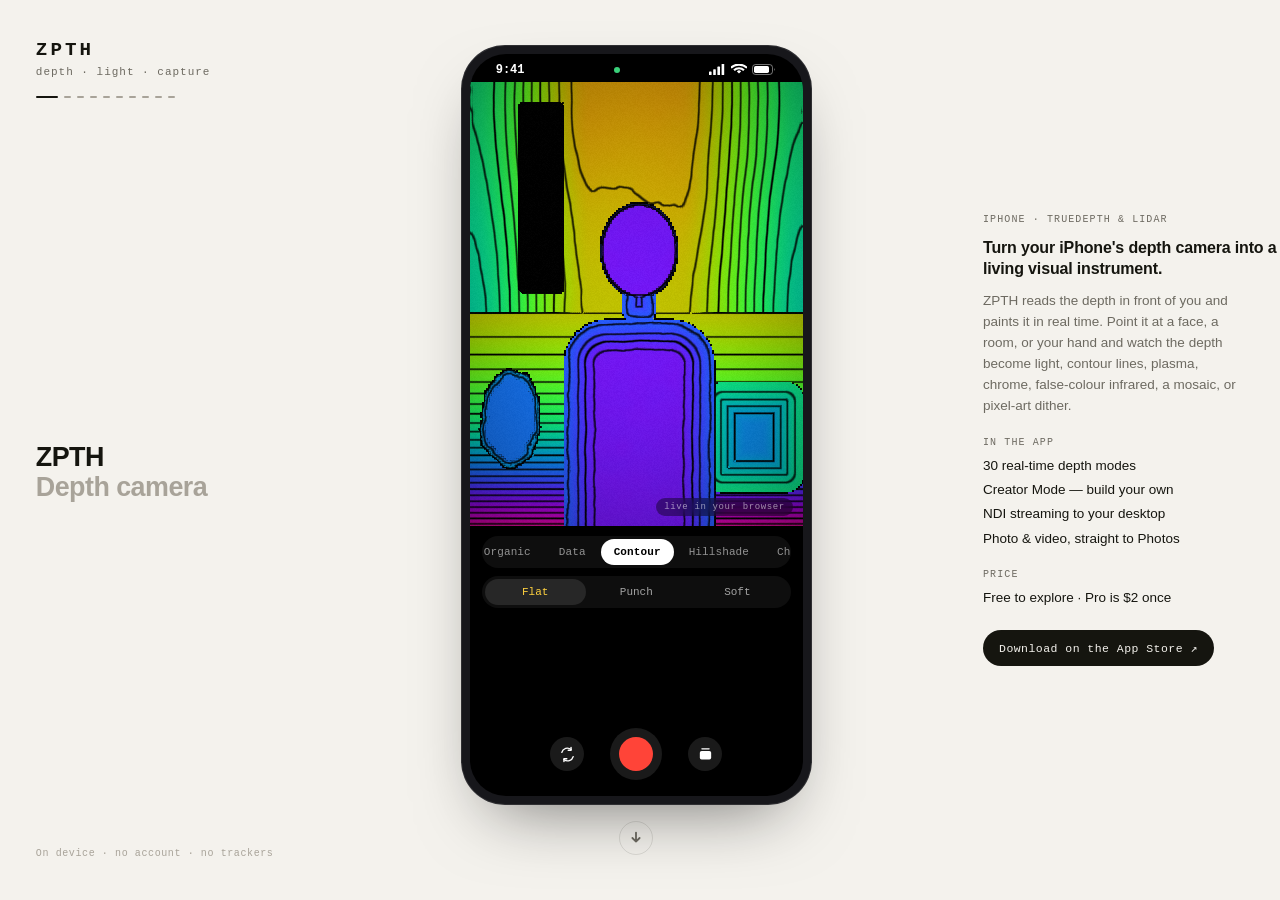
==== index.html @ 8bc613b0 "feat: ZPTH site — live 30-mode depth engine in an iPhone frame A single-page site for ZPTH, built on" ====
<!DOCTYPE html>
<html lang="en">
<head>
<meta charset="utf-8">
<meta name="viewport" content="width=device-width, initial-scale=1, viewport-fit=cover">
<title>ZPTH — your iPhone's depth camera as a visual instrument</title>
<meta name="description" content="ZPTH reads the depth in front of you with the TrueDepth camera or LiDAR scanner and paints it in real time — 30 depth modes, Creator Mode, NDI streaming. Everything on device.">
<meta name="theme-color" content="#0b0b0d">
<link rel="icon" href="icon.png" type="image/png">
<link rel="apple-touch-icon" href="apple-touch-icon.png">
<meta property="og:type" content="website">
<meta property="og:title" content="ZPTH">
<meta property="og:description" content="Your iPhone's depth camera as a living visual instrument. 30 real-time depth modes, Creator Mode and NDI streaming — all on device.">
<meta property="og:url" content="https://zpth.github.io/">
<meta property="og:image" content="https://zpth.github.io/og.jpg">
<meta name="twitter:card" content="summary_large_image">
<link rel="stylesheet" href="styles.css">
</head>
<body>

<div class="shell" id="shell">

  <!-- ─────────────────────────────────────────────────────────  rail (left) -->
  <aside class="rail">
    <div class="rail-head">
      <h1 class="brand">ZPTH</h1>
      <p class="brand-sub">depth · light · capture</p>
      <nav class="ticks" id="ticks" aria-label="Sections"></nav>
    </div>

    <div class="rail-titles" id="railTitles">
      <div class="rt" data-s="0"><p class="rt-a">ZPTH</p><p class="rt-b">Depth camera</p></div>
      <div class="rt" data-s="1"><p class="rt-a">Modes</p><p class="rt-b">Thirty, live</p></div>
      <div class="rt" data-s="2"><p class="rt-a">Reels</p><p class="rt-b">See it move</p></div>
      <div class="rt" data-s="3"><p class="rt-a">Creator</p><p class="rt-b">Make your own</p></div>
      <div class="rt" data-s="4"><p class="rt-a">Capture</p><p class="rt-b">Photo &amp; video</p></div>
      <div class="rt" data-s="5"><p class="rt-a">NDI</p><p class="rt-b">Stream to desktop</p></div>
      <div class="rt" data-s="6"><p class="rt-a">Pro</p><p class="rt-b">$2, once</p></div>
      <div class="rt" data-s="7"><p class="rt-a">Privacy</p><p class="rt-b">Nothing leaves</p></div>
      <div class="rt" data-s="8"><p class="rt-a">Requires</p><p class="rt-b">iPhone only</p></div>
      <div class="rt" data-s="9"><p class="rt-a">Download</p><p class="rt-b">App Store ↗</p></div>
    </div>

    <p class="rail-foot">On device · no account · no trackers</p>
  </aside>

  <!-- ────────────────────────────────────────────────────────  stage (mid) -->
  <main class="stage">
    <div class="phone">
      <div class="screen">

        <div class="reels" id="reels" hidden>
          <div class="reel-tabs" id="reelTabs" role="tablist" aria-label="Reels"></div>
          <div class="reel-frame" id="reelFrame">
            <button class="reel-load" id="reelLoad" type="button">
              <span class="reel-play" aria-hidden="true">▶</span>
              <span>Load reel from Instagram</span>
              <small>Loads video from instagram.com</small>
            </button>
          </div>
        </div>


        <div class="statusbar">
          <span class="sb-time">9:41</span>
          <span class="sb-dot" aria-hidden="true"></span>
          <span class="sb-right" aria-hidden="true">
            <svg width="17" height="11" viewBox="0 0 17 11"><rect x="0" y="7.5" width="2.6" height="3.5" rx=".6"/><rect x="4.2" y="5.2" width="2.6" height="5.8" rx=".6"/><rect x="8.4" y="2.6" width="2.6" height="8.4" rx=".6"/><rect x="12.6" y="0" width="2.6" height="11" rx=".6"/></svg>
            <svg width="16" height="11" viewBox="0 0 16 11"><path d="M8 9.6 5.9 7.4a3 3 0 0 1 4.2 0L8 9.6Zm0-4.3a6 6 0 0 0-4.2 1.7L2.3 5.5a8.1 8.1 0 0 1 11.4 0l-1.5 1.5A6 6 0 0 0 8 5.3Zm0-3.6c-2.8 0-5.4 1-7.3 2.9L-.8 3.1A12.1 12.1 0 0 1 8-.4c3.4 0 6.5 1.3 8.8 3.5l-1.5 1.5A10.3 10.3 0 0 0 8 1.7Z"/></svg>
            <svg width="25" height="11" viewBox="0 0 25 11"><rect x=".5" y=".5" width="20" height="10" rx="3" fill="none" stroke="currentColor" stroke-opacity=".45"/><rect x="2" y="2" width="15" height="7" rx="1.7"/><path d="M22 4v3a2 2 0 0 0 0-3Z" fill-opacity=".45"/></svg>
          </span>
        </div>

        <div class="viewport" id="viewport">
          <canvas id="gl" aria-label="Live re-creation of a ZPTH depth mode"></canvas>
          <img class="still" id="still" alt="" hidden>
          <div class="vp-overlay" id="vpOverlay" hidden>
            <span class="ndi-dot"></span><span class="ndi-name">ZPTH</span><span class="ndi-tag">NDI · local network</span>
          </div>
          <div class="vp-note" id="vpNote">live in your browser</div>
        </div>

        <div class="chrome">
          <div class="strip" id="modeStrip" role="tablist" aria-label="Depth modes"></div>
          <div class="row tone" aria-hidden="true">
            <span class="pill on">Flat</span><span class="pill">Punch</span><span class="pill">Soft</span>
          </div>
          <div class="row keys" aria-hidden="true">
            <span class="key sm"><svg viewBox="0 0 24 24" width="17" height="17"><path d="M4 9a8 8 0 0 1 13-4m3 10a8 8 0 0 1-13 4" fill="none" stroke="currentColor" stroke-width="2" stroke-linecap="round"/><path d="M17 2v4h-4M7 22v-4h4" fill="none" stroke="currentColor" stroke-width="2" stroke-linecap="round" stroke-linejoin="round"/></svg></span>
            <span class="key shutter"><i></i></span>
            <span class="key sm"><svg viewBox="0 0 24 24" width="17" height="17"><rect x="4" y="7" width="16" height="12" rx="2.5" fill="currentColor"/><path d="M7 4h10" stroke="currentColor" stroke-width="2" stroke-linecap="round"/></svg></span>
          </div>
        </div>

      </div>
    </div>

    <button class="nudge" id="nudge" aria-label="Next section">
      <svg viewBox="0 0 20 20" width="18" height="18"><path d="M10 4v10m-4-4 4 4 4-4" fill="none" stroke="currentColor" stroke-width="2" stroke-linecap="round" stroke-linejoin="round"/></svg>
    </button>
  </main>

  <!-- ────────────────────────────────────────────────────────  panel (right) -->
  <aside class="panel" id="panel">
    <div class="sheet-grip" id="sheetGrip" role="button" tabindex="0" aria-label="Show details" aria-expanded="false">
      <svg viewBox="0 0 20 20" width="18" height="18"><path d="M5 12l5-5 5 5" fill="none" stroke="currentColor" stroke-width="2.2" stroke-linecap="round" stroke-linejoin="round"/></svg>
    </div>

    <div class="panel-scroll">

      <!-- 0 -->
      <section class="pi" data-s="0">
        <p class="eyebrow">iPhone · TrueDepth &amp; LiDAR</p>
        <h2 class="lead">Turn your iPhone's depth camera into a living visual instrument.</h2>
        <p class="body">ZPTH reads the depth in front of you and paints it in real time. Point it at a face, a room, or your hand and watch the depth become light, contour lines, plasma, chrome, false-colour infrared, a mosaic, or pixel-art dither.</p>
        <div class="blk"><span class="lbl">In the app</span>
          <p class="val">30 real-time depth modes</p>
          <p class="val">Creator Mode — build your own</p>
          <p class="val">NDI streaming to your desktop</p>
          <p class="val">Photo &amp; video, straight to Photos</p>
        </div>
        <div class="blk"><span class="lbl">Price</span>
          <p class="val">Free to explore · Pro is $2 once</p>
        </div>
        <a class="cta" href="https://apps.apple.com/us/app/zpth/id6777710069" target="_blank" rel="noreferrer">Download on the App Store ↗</a>
      </section>

      <!-- 1 -->
      <section class="pi" data-s="1">
        <p class="eyebrow">Thirty depth modes</p>
        <h2 class="lead" id="modeName">Contour</h2>
        <p class="body" id="modeDesc">Depth as a colour spectrum drawn with topographic isolines.</p>
        <figure class="realshot" id="realShot" hidden>
          <img id="realShotImg" alt="" loading="lazy">
          <figcaption>Actual capture from the app</figcaption>
        </figure>
        <div class="blk"><span class="lbl">Browse — tap any mode</span>
          <div class="modegrid" id="modeGrid"></div>
        </div>
        <p class="fine">The render above is a browser re-creation running on your GPU, so you can feel how a mode behaves before you install anything. The app runs the real thing on live depth from your camera.</p>
      </section>

      <!-- 2 -->
      <section class="pi" data-s="2">
        <p class="eyebrow">Reels</p>
        <h2 class="lead">See it move.</h2>
        <p class="body">Three reels, playing in the phone. Pick one with the tabs, then hit play.</p>
        <div class="blk"><span class="lbl">Playing</span>
          <p class="val" id="reelWho">@aristides.lab</p>
          <p class="val"><a id="reelLink" href="https://www.instagram.com/reel/Daax3cgBJQ2/" target="_blank" rel="noreferrer">Open on Instagram ↗</a></p>
        </div>
        <p class="fine">Instagram sets its own cookies and receives your IP address when a reel loads. Nothing else on this site talks to a third party.</p>
      </section>

      <!-- 3 -->
      <section class="pi" data-s="3">
        <p class="eyebrow">Creator Mode · Pro</p>
        <h2 class="lead">Make your own depth mode.</h2>
        <p class="body">Begin with an empty depth field and stack effect layers grouped by function. Each layer has its own controls, multiplier, opacity and blend mode, so you can mix any effects together.</p>
        <div class="blk"><span class="lbl">Layer groups</span>
          <p class="val">Texture · Lighting · Lines</p>
          <p class="val">Edge · Colour · Bloom</p>
        </div>
        <div class="blk"><span class="lbl">Also</span>
          <p class="val">Shape how layers fall through near/far depth</p>
          <p class="val">Import a photo as a depth-projected tileset</p>
          <p class="val">Save it as a named custom mode and reuse it</p>
        </div>
      </section>

      <!-- 4 -->
      <section class="pi" data-s="4">
        <p class="eyebrow">Capture</p>
        <h2 class="lead">Everything saves to your own Photos library.</h2>
        <div class="blk"><span class="lbl">Controls</span>
          <p class="val">Tap the shutter for a photo</p>
          <p class="val">Hold and swipe up to record video</p>
          <p class="val">Double-tap to switch 3:4 ↔ full-screen 9:16</p>
          <p class="val">Browse and jump between modes with the on-camera switcher</p>
        </div>
        <div class="blk"><span class="lbl">New in 3.2</span>
          <p class="val">A button beside the shutter cuts to the plain RGB camera and back — even mid-recording. Switch as many times as you like; it stays one continuous file.</p>
        </div>
      </section>

      <!-- 5 -->
      <section class="pi" data-s="5">
        <p class="eyebrow">NDI streaming · Pro</p>
        <h2 class="lead">Your iPhone becomes a depth-camera source for your desktop.</h2>
        <p class="body">Turn on NDI in Settings to broadcast your live preview to NDI receivers — OBS, TouchDesigner, vMix and more — on your local network.</p>
        <div class="blk"><span class="lbl">Sources</span>
          <p class="val"><b>ZPTH</b> — your effect</p>
          <p class="val"><b>ZPTHRGB</b> — the raw camera, optional, alongside it</p>
        </div>
        <div class="blk"><span class="lbl">Notes</span>
          <p class="val">Off by default; you turn it on</p>
          <p class="val">A Wired mode over USB-C lowers latency</p>
          <p class="val">Video stays on your own local network</p>
        </div>
      </section>

      <!-- 6 -->
      <section class="pi" data-s="6">
        <p class="eyebrow">ZPTH Pro</p>
        <h2 class="lead">$2. One time. No subscription.</h2>
        <div class="blk"><span class="lbl">Unlocks</span>
          <p class="val">Every visual mode's settings</p>
          <p class="val">The colour maps</p>
          <p class="val">All presets</p>
          <p class="val">Creator Mode</p>
          <p class="val">NDI streaming</p>
        </div>
        <div class="blk"><span class="lbl">Free forever</span>
          <p class="val">Every mode is previewable with its first preset, and the universal LiDAR presets are free to use.</p>
        </div>
      </section>

      <!-- 7 -->
      <section class="pi" data-s="7">
        <p class="eyebrow">Private by design</p>
        <h2 class="lead">No accounts, no servers, no analytics, no tracking.</h2>
        <p class="body">Your camera frames are processed on the device and never leave it — unless you save a photo or video to your own library, or turn on NDI to send the preview to your own computer on your local network.</p>
        <div class="blk"><span class="lbl">Microphone</span>
          <p class="val">Only the audio-reactive Pulsar and Cymatic modes use it. Off by default, analysed on-device, never recorded or transmitted.</p>
        </div>
        <div class="blk"><span class="lbl">App privacy label</span>
          <p class="val">Data Not Collected</p>
        </div>
        <a class="cta ghost" href="privacy.html">Read the privacy policy →</a>
      </section>

      <!-- 8 -->
      <section class="pi" data-s="8">
        <p class="eyebrow">Requirements</p>
        <h2 class="lead">An iPhone with a depth camera.</h2>
        <div class="blk"><span class="lbl">Sensors</span>
          <p class="val">Front TrueDepth camera — iPhone X and later with Face ID</p>
          <p class="val">Rear LiDAR scanner — Pro models</p>
        </div>
        <div class="blk"><span class="lbl">Software</span>
          <p class="val">iOS 26.5 or later</p>
          <p class="val">Version 3.2</p>
        </div>
        <div class="blk"><span class="lbl">Device</span>
          <p class="val">iPhone only — the app is not offered on iPad.</p>
        </div>
      </section>

      <!-- 9 -->
      <section class="pi" data-s="9">
        <p class="eyebrow">Get ZPTH</p>
        <h2 class="lead">Free to download. Pro is $2, once.</h2>
        <a class="cta" href="https://apps.apple.com/us/app/zpth/id6777710069" target="_blank" rel="noreferrer">Download on the App Store ↗</a>
        <div class="blk"><span class="lbl">More</span>
          <p class="val"><a href="privacy.html">Privacy policy</a></p>
          <p class="val"><a href="mailto:aristideslintzeris@icloud.com">aristideslintzeris@icloud.com</a></p>
        </div>
        <div class="blk"><span class="lbl">Made by</span>
          <p class="val">Aristides Lintzeris</p>
        </div>
        <p class="fine">NDI® is a registered trademark of Vizrt NDI AB.</p>
      </section>

    </div>
  </aside>
</div>

<script src="depth.js"></script>
<script src="app.js"></script>
</body>
</html>
---- styles.css ----
/* ZPTH — zpth.github.io
   No webfonts, no CDNs, no third-party requests: the site collects nothing,
   same as the app. */

:root{
  --bg:#f4f2ed;
  --ink:#15150f;
  --muted:#6d6a61;
  --subtle:#a8a399;
  --line:rgba(21,21,15,.11);
  --card:#ffffff;
  --frame:#17171b;
  --accent:#ffd23f;
  --sans:-apple-system,BlinkMacSystemFont,"Helvetica Neue","Segoe UI",Arial,sans-serif;
  --mono:ui-monospace,SFMono-Regular,"SF Mono",Menlo,Consolas,"Liberation Mono",monospace;
  --pad:clamp(20px,3.2vw,52px);
  /* phone height, then width derived from it — never rely on aspect-ratio for
     the cross axis of a flex item, it loses to fit-content */
  --ph:min(calc(100dvh - 2*var(--pad) - 58px),780px);
  --pw:calc(var(--ph) * 390 / 844);
}
@media (prefers-color-scheme:dark){
  :root{
    --bg:#0c0c0e; --ink:#efece5; --muted:#9a958b; --subtle:#5f5b54;
    --line:rgba(239,236,229,.13); --card:#141417; --frame:#202026;
  }
}

*{box-sizing:border-box}
html,body{margin:0;padding:0}
body{
  background:var(--bg); color:var(--ink);
  font-family:var(--sans);
  -webkit-font-smoothing:antialiased;
  text-rendering:optimizeLegibility;
  overscroll-behavior:none;
}
a{color:inherit}
img{max-width:100%;display:block}
::selection{background:var(--accent);color:#000}

/* ══════════════════════════════════════════════════════════════════ shell */
.shell{
  height:100dvh; overflow:hidden;
  display:grid; grid-template-columns:21% 54% 25%;
  padding:var(--pad) clamp(18px,2.8vw,44px);
  gap:clamp(8px,1.6vw,28px);
}

/* ═══════════════════════════════════════════════════════════════════ rail */
.rail{display:flex;flex-direction:column;justify-content:space-between;padding-right:12px;min-width:0}
.brand{
  font-family:var(--mono); font-size:clamp(19px,1.5vw,23px); font-weight:600;
  letter-spacing:.16em; margin:0 0 6px; line-height:1;
}
.brand-sub{font-family:var(--mono);font-size:11px;color:var(--muted);letter-spacing:.09em;margin:0 0 18px}

.ticks{display:flex;gap:6px;align-items:center}
.ticks button{
  width:7px;height:2px;border:0;padding:0;border-radius:1px;cursor:pointer;
  background:var(--subtle); transition:width .35s ease,background .35s ease;
}
.ticks button[aria-current="true"]{width:22px;background:var(--ink)}

.rail-titles{flex:1;position:relative;min-height:0}
.rt{
  position:absolute;top:50%;left:0;right:8px;
  transform:translateY(calc(-50% + 12px)); opacity:0; pointer-events:none;
  transition:opacity .5s ease, transform .5s ease;
}
.rt.on{opacity:1;transform:translateY(-50%);pointer-events:auto}
.rt-a,.rt-b{margin:0;font-size:clamp(21px,2.1vw,31px);font-weight:600;line-height:1.1;letter-spacing:-.02em}
.rt-b{color:var(--subtle)}

.rail-foot{font-family:var(--mono);font-size:10px;color:var(--subtle);letter-spacing:.06em;margin:0}

/* ══════════════════════════════════════════════════════════════════ stage */
.stage{display:flex;flex-direction:column;align-items:center;justify-content:center;position:relative;min-width:0}

.phone{
  position:relative;flex:0 0 auto;
  height:var(--ph); width:min(var(--pw),100%);
  background:var(--frame); border-radius:44px; padding:9px;
  box-shadow:0 30px 70px -30px rgba(0,0,0,.55), inset 0 0 0 1px rgba(255,255,255,.10);
}
.screen{
  width:100%;height:100%;border-radius:36px;overflow:hidden;background:#000;
  display:flex;flex-direction:column;color:#fff;min-width:0;
}

.statusbar{
  flex:0 0 auto;display:flex;align-items:center;justify-content:space-between;
  padding:9px 26px 5px;font-family:var(--mono);font-size:12px;font-weight:600;
}
.sb-dot{width:6px;height:6px;border-radius:50%;background:#3ad07a}
.sb-right{display:flex;align-items:center;gap:5px}
.sb-right svg{fill:currentColor}

.viewport{position:relative;width:100%;aspect-ratio:3/4;background:#000;flex:0 0 auto;overflow:hidden}
.viewport canvas,.viewport .still{position:absolute;inset:0;width:100%;height:100%;object-fit:cover;display:block}
.viewport .still[hidden]{display:none}

.vp-overlay{
  position:absolute;left:10px;top:10px;display:flex;align-items:center;gap:7px;
  padding:5px 10px;border-radius:999px;background:rgba(0,0,0,.55);
  -webkit-backdrop-filter:blur(8px);backdrop-filter:blur(8px);
  font-family:var(--mono);font-size:10px;letter-spacing:.06em;
}
.vp-overlay[hidden]{display:none}
.ndi-dot{width:6px;height:6px;border-radius:50%;background:#ff4a4a;animation:blink 1.6s ease-in-out infinite}
.ndi-name{font-weight:700}
.ndi-tag{color:rgba(255,255,255,.6)}
@keyframes blink{0%,100%{opacity:1}50%{opacity:.25}}

.vp-note{
  position:absolute;right:10px;bottom:10px;font-family:var(--mono);font-size:9px;
  letter-spacing:.07em;color:rgba(255,255,255,.55);
  background:rgba(0,0,0,.4);padding:4px 8px;border-radius:999px;
  -webkit-backdrop-filter:blur(6px);backdrop-filter:blur(6px);
}
.vp-note[hidden]{display:none}

.chrome{flex:1 1 auto;display:flex;flex-direction:column;padding:10px 12px 14px;gap:8px;min-height:0}

.strip{
  display:flex;gap:2px;overflow-x:auto;min-width:0;width:100%;scroll-snap-type:x mandatory;
  background:rgba(255,255,255,.055);border-radius:999px;padding:3px;
  scrollbar-width:none;-ms-overflow-style:none;
}
.strip::-webkit-scrollbar{display:none}
.strip button{
  flex:0 0 auto;scroll-snap-align:center;border:0;cursor:pointer;background:transparent;
  color:rgba(255,255,255,.55);font-family:var(--mono);font-size:11px;letter-spacing:.01em;
  padding:7px 13px;border-radius:999px;white-space:nowrap;transition:background .25s,color .25s;
}
.strip button:hover{color:#fff}
.strip button[aria-selected="true"]{background:#fff;color:#000;font-weight:600}

/* Instagram reels, shown inside the phone. The iframe is only created when the
   Reels section is opened, so nothing reaches instagram.com before that. */
.reels{position:absolute;inset:0;z-index:4;background:#000;display:flex;flex-direction:column}
.reels[hidden]{display:none}
.reel-tabs{display:flex;gap:3px;padding:12px 10px 8px;flex:0 0 auto}
.reel-tabs button{
  flex:1;min-width:0;border:0;cursor:pointer;background:rgba(255,255,255,.08);
  color:rgba(255,255,255,.62);font-family:var(--mono);font-size:9.5px;
  padding:8px 4px;border-radius:999px;white-space:nowrap;overflow:hidden;text-overflow:ellipsis;
  transition:background .25s,color .25s;
}
.reel-tabs button:hover{color:#fff}
.reel-tabs button[aria-selected="true"]{background:#fff;color:#000;font-weight:600}
.reel-frame{flex:1 1 auto;position:relative;background:#000;overflow:hidden}
.reel-frame iframe{position:absolute;inset:0;width:100%;height:100%;border:0;background:#000}
.reel-load{
  position:absolute;inset:0;display:flex;flex-direction:column;align-items:center;justify-content:center;
  gap:10px;background:#000;border:0;color:#fff;cursor:pointer;
  font-family:var(--mono);font-size:11px;padding:24px;text-align:center;
}
.reel-play{
  width:54px;height:54px;border-radius:50%;background:rgba(255,255,255,.12);
  display:flex;align-items:center;justify-content:center;font-size:15px;padding-left:3px;
}
.reel-load small{color:rgba(255,255,255,.45);font-size:9.5px;letter-spacing:.04em}

.row{display:flex;background:rgba(255,255,255,.055);border-radius:999px;padding:3px}
.row .pill{
  flex:1;text-align:center;font-family:var(--mono);font-size:11px;
  color:rgba(255,255,255,.62);padding:7px 4px;border-radius:999px;
}
.row .pill.on{background:rgba(255,255,255,.10);color:var(--accent)}

.keys{background:none;justify-content:center;align-items:center;gap:26px;padding:2px 0;margin-top:auto}
.key{display:flex;align-items:center;justify-content:center;color:#fff}
.key.sm{width:34px;height:34px;border-radius:50%;background:rgba(255,255,255,.10)}
.key.shutter{width:52px;height:52px;border-radius:50%;background:rgba(255,255,255,.10)}
.key.shutter i{width:34px;height:34px;border-radius:50%;background:#ff4438;display:block}

.nudge{
  margin-top:16px;width:34px;height:34px;border-radius:50%;
  border:1px solid var(--line);background:transparent;color:var(--muted);
  display:flex;align-items:center;justify-content:center;cursor:pointer;
  transition:color .25s,border-color .25s,transform .25s;
}
.nudge:hover{color:var(--ink);border-color:var(--ink);transform:translateY(2px)}

/* ══════════════════════════════════════════════════════════════════ panel */
.panel{position:relative;min-width:0}
.panel-scroll{position:relative;height:100%}
.pi{
  position:absolute;top:50%;left:0;right:0;
  transform:translateY(calc(-50% + 14px));opacity:0;pointer-events:none;
  transition:opacity .5s ease,transform .5s ease;
  max-height:100%;overflow-y:auto;padding-right:6px;
  scrollbar-width:thin;
}
.pi.on{opacity:1;transform:translateY(-50%);pointer-events:auto}
.pi::-webkit-scrollbar{width:3px}
.pi::-webkit-scrollbar-thumb{background:var(--line);border-radius:3px}

.eyebrow{font-family:var(--mono);font-size:10px;letter-spacing:.11em;text-transform:uppercase;color:var(--muted);margin:0 0 12px}
.lead{font-size:clamp(15px,1.25vw,18px);font-weight:600;line-height:1.32;letter-spacing:-.01em;margin:0 0 12px}
.body{font-size:13.5px;line-height:1.55;color:var(--muted);margin:0 0 20px;max-width:34ch}
.fine{font-size:11.5px;line-height:1.5;color:var(--subtle);margin:18px 0 0;max-width:36ch}

.blk{margin:0 0 20px}
.lbl{display:block;font-family:var(--mono);font-size:10px;letter-spacing:.11em;text-transform:uppercase;color:var(--muted);margin-bottom:8px}
.val{font-size:13.5px;line-height:1.5;color:var(--ink);margin:0 0 4px;max-width:34ch}
.val b{font-family:var(--mono);font-weight:700;font-size:12.5px}
.val a{text-decoration:none;border-bottom:1px solid var(--line)}
.val a:hover{border-color:var(--ink)}

.cta{
  display:inline-block;font-family:var(--mono);font-size:11.5px;letter-spacing:.04em;
  text-decoration:none;padding:11px 16px;border-radius:999px;
  background:var(--ink);color:var(--bg);margin:2px 0 20px;transition:opacity .2s;
}
.cta:hover{opacity:.82}
.cta.ghost{background:transparent;color:var(--ink);border:1px solid var(--line)}
.cta.ghost:hover{border-color:var(--ink);opacity:1}

.modegrid{display:flex;flex-wrap:wrap;gap:4px;max-width:100%}
.modegrid button{
  border:1px solid var(--line);background:transparent;color:var(--muted);cursor:pointer;
  font-family:var(--mono);font-size:10.5px;padding:5px 8px;border-radius:999px;
  transition:color .2s,border-color .2s,background .2s;
}
.modegrid button:hover{color:var(--ink);border-color:var(--ink)}
.modegrid button[aria-current="true"]{background:var(--accent);border-color:var(--accent);color:#111}

.realshot{margin:0 0 18px}
.realshot img{border-radius:9px;border:1px solid var(--line)}
.realshot figcaption{font-family:var(--mono);font-size:9.5px;letter-spacing:.07em;color:var(--subtle);margin-top:6px;text-transform:uppercase}
.realshot[hidden]{display:none}

.sheet-grip{display:none}

/* ═════════════════════════════════════════════════════════ mobile / narrow */
@media (max-width:900px){
  .shell{
    display:block;height:100dvh;padding:0;gap:0;
    padding-top:env(safe-area-inset-top);
  }

  /* rail → compact top bar */
  .rail{
    position:fixed;top:0;left:0;right:0;z-index:5;
    flex-direction:row;align-items:center;justify-content:space-between;
    padding:calc(env(safe-area-inset-top) + 12px) 18px 12px;
    background:linear-gradient(var(--bg) 62%,rgba(0,0,0,0));
  }
  .brand{font-size:15px;margin:0}
  .brand-sub,.rail-foot{display:none}
  .rail-head{display:flex;align-items:center;gap:14px}
  .ticks{gap:5px}
  .ticks button{height:3px;border-radius:2px}
  .ticks button[aria-current="true"]{width:16px}
  .rail-titles{position:static;flex:0 0 auto;min-height:0;height:auto;text-align:right}
  .rt{position:absolute;right:18px;top:calc(env(safe-area-inset-top) + 12px);left:auto;transform:translateY(6px)}
  .rt.on{transform:translateY(0)}
  .rt-a{display:none}
  .rt-b{font-size:13px;color:var(--muted);font-weight:500}

  /* stage fills the screen */
  .stage{
    position:fixed;inset:0;
    padding:calc(env(safe-area-inset-top) + 46px) 0 84px;
    justify-content:flex-start;
  }
  .phone{
    height:100%;width:100%;max-height:none;
    border-radius:0;padding:0 12px;background:transparent;box-shadow:none;
  }
  /* keep the app's own dark chrome on mobile — it is the app, not the page */
  .screen{
    border-radius:20px;background:#000;height:100%;
    box-shadow:0 18px 44px -22px rgba(0,0,0,.55);
  }
  .statusbar{display:none}
  .viewport{border-radius:0;margin:0;width:100%}
  .chrome{padding:12px 12px 16px}
  .nudge{display:none}

  /* panel → bottom sheet */
  .panel{
    position:fixed;left:0;right:0;bottom:0;z-index:6;
    background:var(--card);
    border-top-left-radius:22px;border-top-right-radius:22px;
    box-shadow:0 -14px 40px -18px rgba(0,0,0,.45);
    border-top:1px solid var(--line);
    height:min(76dvh,620px);
    transform:translateY(calc(100% - 66px - env(safe-area-inset-bottom)));
    transition:transform .34s cubic-bezier(.32,.72,0,1);
  }
  .panel.open{transform:translateY(0)}
  .sheet-grip{
    display:flex;align-items:center;justify-content:center;
    height:56px;cursor:pointer;color:var(--muted);
  }
  .sheet-grip svg{transition:transform .34s cubic-bezier(.32,.72,0,1)}
  .panel.open .sheet-grip svg{transform:rotate(180deg)}
  .panel-scroll{height:calc(100% - 56px);overflow:hidden;padding:0 20px calc(24px + env(safe-area-inset-bottom))}
  .pi{
    position:absolute;top:0;left:20px;right:20px;transform:translateY(10px);
    max-height:100%;overflow-y:auto;-webkit-overflow-scrolling:touch;
  }
  .pi.on{transform:translateY(0)}
  .body,.val,.fine{max-width:none}
  .lead{font-size:17px}
}

@media (max-width:900px) and (orientation:landscape){
  .panel{height:88dvh}
  .stage{padding-bottom:70px}
}

/* keep the tallest phones from clipping the app chrome on short screens */
@media (min-width:901px) and (max-height:640px){
  .phone{height:calc(100dvh - 2*var(--pad))}
  .rt-a,.rt-b{font-size:19px}
}

@media (prefers-reduced-motion:reduce){
  *{animation-duration:.01ms !important;transition-duration:.01ms !important}
}

/* ═══════════════════════════════════════════════ privacy / document pages */
.doc-body{overscroll-behavior:auto}
.doc{max-width:70ch;margin:0 auto;padding:clamp(26px,5vw,64px) 22px clamp(60px,10vw,120px)}
.doc-back{
  display:inline-block;font-family:var(--mono);font-size:11px;letter-spacing:.09em;
  color:var(--muted);text-decoration:none;margin-bottom:clamp(28px,5vw,52px);
}
.doc-back:hover{color:var(--ink)}
.doc h1{font-size:clamp(26px,4.4vw,38px);font-weight:600;letter-spacing:-.025em;margin:0 0 8px;line-height:1.1}
.doc-meta{font-family:var(--mono);font-size:11px;letter-spacing:.07em;color:var(--subtle);margin:0 0 34px}
.doc-lead{font-size:clamp(15px,1.7vw,18px);line-height:1.55;margin:0 0 40px;letter-spacing:-.005em}
.doc h2{
  font-family:var(--mono);font-size:11px;font-weight:600;letter-spacing:.13em;text-transform:uppercase;
  color:var(--muted);margin:38px 0 12px;padding-top:16px;border-top:1px solid var(--line);
}
.doc p,.doc li{font-size:14.5px;line-height:1.68;color:var(--ink);margin:0 0 14px}
.doc ul{padding-left:20px;margin:0 0 14px}
.doc li{margin:0 0 7px}
.doc a{color:var(--ink);text-decoration:none;border-bottom:1px solid var(--line)}
.doc a:hover{border-color:var(--ink)}
.doc hr{border:0;border-top:1px solid var(--line);margin:46px 0 22px}
.doc-foot{font-family:var(--mono);font-size:10.5px;line-height:1.7;color:var(--subtle)}
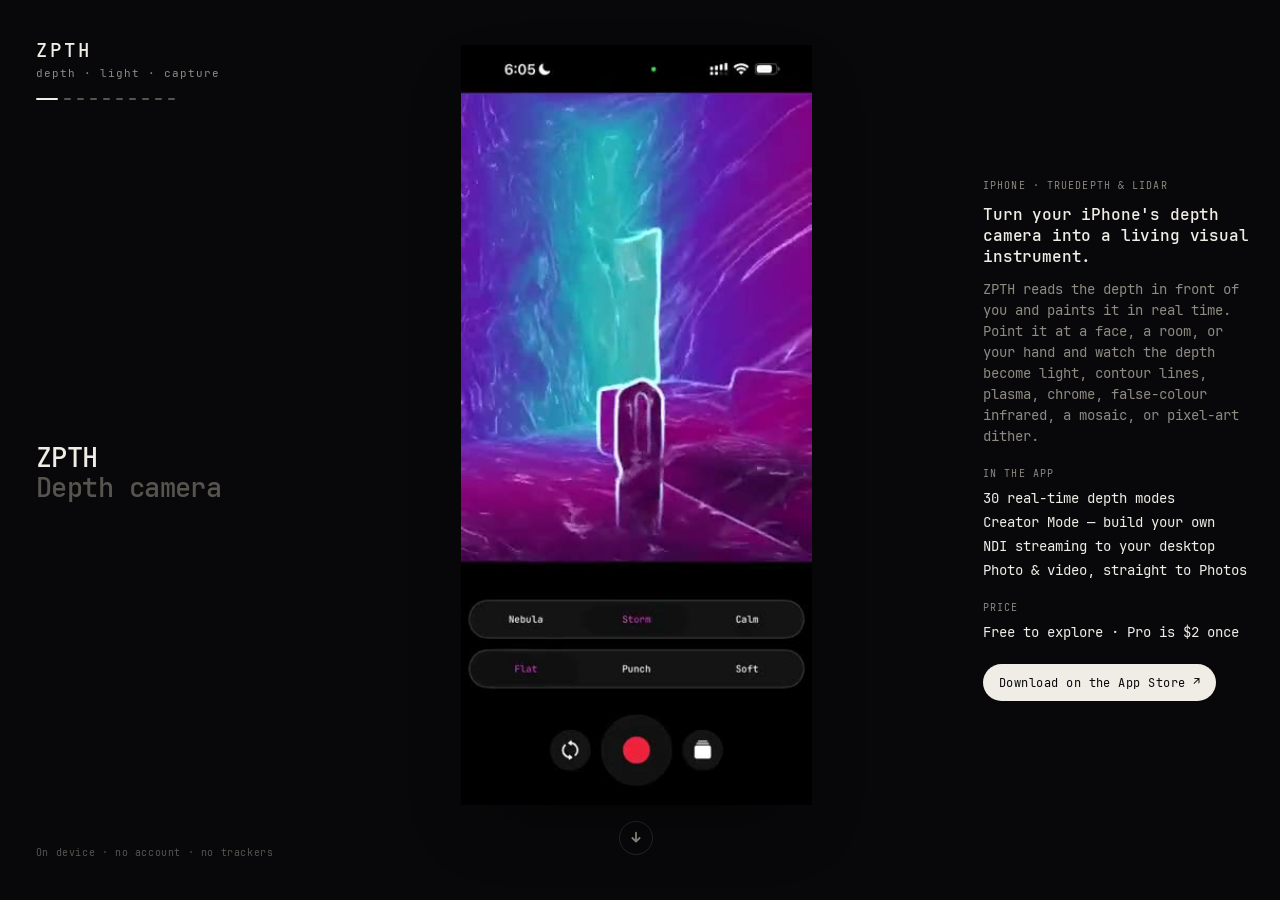
==== commit e0afa4aa: "feat: real photo + Core ML depth, App Store preview, dark JetBrains Mono theme The live engine no lo" ====
--- a/index.html
+++ b/index.html
@@ -5,16 +5,37 @@
 <meta name="viewport" content="width=device-width, initial-scale=1, viewport-fit=cover">
 <title>ZPTH — your iPhone's depth camera as a visual instrument</title>
 <meta name="description" content="ZPTH reads the depth in front of you with the TrueDepth camera or LiDAR scanner and paints it in real time — 30 depth modes, Creator Mode, NDI streaming. Everything on device.">
-<meta name="theme-color" content="#0b0b0d">
+<meta name="theme-color" content="#08080a">
+<link rel="canonical" href="https://zpth.github.io/">
 <link rel="icon" href="icon.png" type="image/png">
 <link rel="apple-touch-icon" href="apple-touch-icon.png">
 <meta property="og:type" content="website">
-<meta property="og:title" content="ZPTH">
+<meta property="og:site_name" content="ZPTH">
+<meta property="og:title" content="ZPTH — your iPhone's depth camera as a visual instrument">
 <meta property="og:description" content="Your iPhone's depth camera as a living visual instrument. 30 real-time depth modes, Creator Mode and NDI streaming — all on device.">
 <meta property="og:url" content="https://zpth.github.io/">
 <meta property="og:image" content="https://zpth.github.io/og.jpg">
+<meta property="og:image:width" content="1200">
+<meta property="og:image:height" content="630">
 <meta name="twitter:card" content="summary_large_image">
+<link rel="preload" as="font" type="font/woff2" href="fonts/JetBrainsMono-Regular.woff2" crossorigin>
 <link rel="stylesheet" href="styles.css">
+<script type="application/ld+json">
+{
+  "@context": "https://schema.org",
+  "@type": "SoftwareApplication",
+  "name": "ZPTH",
+  "url": "https://zpth.github.io/",
+  "image": "https://zpth.github.io/og.jpg",
+  "applicationCategory": "MultimediaApplication",
+  "operatingSystem": "iOS 26.5 or later",
+  "softwareVersion": "3.2",
+  "downloadUrl": "https://apps.apple.com/us/app/zpth/id6777710069",
+  "author": { "@type": "Person", "name": "Aristides Lintzeris" },
+  "description": "ZPTH reads the depth in front of you with the iPhone's TrueDepth camera or LiDAR scanner and paints it in real time — 30 depth modes, Creator Mode and NDI streaming, all on device.",
+  "offers": { "@type": "Offer", "price": "0", "priceCurrency": "USD" }
+}
+</script>
 </head>
 <body>
 
@@ -49,6 +70,11 @@
     <div class="phone">
       <div class="screen">
 
+        <video class="filmstrip" id="filmstrip" poster="preview-poster.jpg"
+               muted loop playsinline preload="metadata" aria-label="ZPTH in use" hidden>
+          <source src="preview.mp4" type="video/mp4">
+        </video>
+
         <div class="reels" id="reels" hidden>
           <div class="reel-tabs" id="reelTabs" role="tablist" aria-label="Reels"></div>
           <div class="reel-frame" id="reelFrame">
@@ -137,7 +163,8 @@
         <div class="blk"><span class="lbl">Browse — tap any mode</span>
           <div class="modegrid" id="modeGrid"></div>
         </div>
-        <p class="fine">The render above is a browser re-creation running on your GPU, so you can feel how a mode behaves before you install anything. The app runs the real thing on live depth from your camera.</p>
+        <p class="fine">The phone above is running each mode live on your own GPU — over a real photograph and a depth map estimated from it. The app runs the real thing, on live depth straight from your camera.</p>
+        <p class="fine note">*Shaders may appear different inside the app.</p>
       </section>
 
       <!-- 2 -->
@@ -146,8 +173,8 @@
         <h2 class="lead">See it move.</h2>
         <p class="body">Three reels, playing in the phone. Pick one with the tabs, then hit play.</p>
         <div class="blk"><span class="lbl">Playing</span>
-          <p class="val" id="reelWho">@aristides.lab</p>
-          <p class="val"><a id="reelLink" href="https://www.instagram.com/reel/Daax3cgBJQ2/" target="_blank" rel="noreferrer">Open on Instagram ↗</a></p>
+          <p class="val" id="reelWho">@cybergenic</p>
+          <p class="val"><a id="reelLink" href="https://www.instagram.com/reel/DbiCDH5uVQq/" target="_blank" rel="noreferrer">Open on Instagram ↗</a></p>
         </div>
         <p class="fine">Instagram sets its own cookies and receives your IP address when a reel loads. Nothing else on this site talks to a third party.</p>
       </section>
@@ -157,6 +184,10 @@
         <p class="eyebrow">Creator Mode · Pro</p>
         <h2 class="lead">Make your own depth mode.</h2>
         <p class="body">Begin with an empty depth field and stack effect layers grouped by function. Each layer has its own controls, multiplier, opacity and blend mode, so you can mix any effects together.</p>
+        <figure class="realshot">
+          <img src="shots/creator.jpg" alt="The Creator editor, with the Lines layer group open" loading="lazy">
+          <figcaption>The Creator editor</figcaption>
+        </figure>
         <div class="blk"><span class="lbl">Layer groups</span>
           <p class="val">Texture · Lighting · Lines</p>
           <p class="val">Edge · Colour · Bloom</p>
@@ -253,7 +284,7 @@
         <a class="cta" href="https://apps.apple.com/us/app/zpth/id6777710069" target="_blank" rel="noreferrer">Download on the App Store ↗</a>
         <div class="blk"><span class="lbl">More</span>
           <p class="val"><a href="privacy.html">Privacy policy</a></p>
-          <p class="val"><a href="mailto:aristideslintzeris@icloud.com">aristideslintzeris@icloud.com</a></p>
+          <p class="val"><a href="mailto:aristides.lab@proton.me">aristides.lab@proton.me</a></p>
         </div>
         <div class="blk"><span class="lbl">Made by</span>
           <p class="val">Aristides Lintzeris</p>
--- a/styles.css
+++ b/styles.css
@@ -1,30 +1,43 @@
 /* ZPTH — zpth.github.io
-   No webfonts, no CDNs, no third-party requests: the site collects nothing,
-   same as the app. */
+   Self-hosted JetBrains Mono, no CDNs, no analytics: outside the Reels
+   section the site makes no third-party requests, same as the app. */
+
+@font-face{
+  font-family:'JetBrains Mono'; font-style:normal; font-weight:400; font-display:swap;
+  src:url('fonts/JetBrainsMono-Regular.woff2') format('woff2');
+}
+@font-face{
+  font-family:'JetBrains Mono'; font-style:normal; font-weight:500; font-display:swap;
+  src:url('fonts/JetBrainsMono-Medium.woff2') format('woff2');
+}
+@font-face{
+  font-family:'JetBrains Mono'; font-style:normal; font-weight:600; font-display:swap;
+  src:url('fonts/JetBrainsMono-SemiBold.woff2') format('woff2');
+}
+@font-face{
+  font-family:'JetBrains Mono'; font-style:normal; font-weight:700; font-display:swap;
+  src:url('fonts/JetBrainsMono-Bold.woff2') format('woff2');
+}
 
 :root{
-  --bg:#f4f2ed;
-  --ink:#15150f;
-  --muted:#6d6a61;
-  --subtle:#a8a399;
-  --line:rgba(21,21,15,.11);
-  --card:#ffffff;
-  --frame:#17171b;
+  /* dark, like the app */
+  --bg:#08080a;
+  --ink:#f0ede6;
+  --muted:#8e8a81;
+  --subtle:#57544e;
+  --line:rgba(240,237,230,.13);
+  --card:#111114;
+  --frame:#222228;
   --accent:#ffd23f;
-  --sans:-apple-system,BlinkMacSystemFont,"Helvetica Neue","Segoe UI",Arial,sans-serif;
-  --mono:ui-monospace,SFMono-Regular,"SF Mono",Menlo,Consolas,"Liberation Mono",monospace;
+  --mono:'JetBrains Mono',ui-monospace,SFMono-Regular,"SF Mono",Menlo,Consolas,monospace;
+  --sans:var(--mono);
   --pad:clamp(20px,3.2vw,52px);
   /* phone height, then width derived from it — never rely on aspect-ratio for
      the cross axis of a flex item, it loses to fit-content */
   --ph:min(calc(100dvh - 2*var(--pad) - 58px),780px);
   --pw:calc(var(--ph) * 390 / 844);
 }
-@media (prefers-color-scheme:dark){
-  :root{
-    --bg:#0c0c0e; --ink:#efece5; --muted:#9a958b; --subtle:#5f5b54;
-    --line:rgba(239,236,229,.13); --card:#141417; --frame:#202026;
-  }
-}
+html{color-scheme:dark}
 
 *{box-sizing:border-box}
 html,body{margin:0;padding:0}
@@ -120,7 +133,7 @@
 }
 .vp-note[hidden]{display:none}
 
-.chrome{flex:1 1 auto;display:flex;flex-direction:column;padding:10px 12px 14px;gap:8px;min-height:0}
+.chrome{flex:1 1 auto;display:flex;flex-direction:column;justify-content:space-evenly;padding:10px 12px 14px;gap:8px;min-height:0}
 
 .strip{
   display:flex;gap:2px;overflow-x:auto;min-width:0;width:100%;scroll-snap-type:x mandatory;
@@ -135,6 +148,13 @@
 }
 .strip button:hover{color:#fff}
 .strip button[aria-selected="true"]{background:#fff;color:#000;font-weight:600}
+
+/* the App Store preview, filling the whole phone screen */
+.filmstrip{
+  position:absolute;inset:0;z-index:3;
+  width:100%;height:100%;object-fit:cover;background:#000;display:block;
+}
+.filmstrip[hidden]{display:none}
 
 /* Instagram reels, shown inside the phone. The iframe is only created when the
    Reels section is opened, so nothing reaches instagram.com before that. */
@@ -169,7 +189,7 @@
 }
 .row .pill.on{background:rgba(255,255,255,.10);color:var(--accent)}
 
-.keys{background:none;justify-content:center;align-items:center;gap:26px;padding:2px 0;margin-top:auto}
+.keys{background:none;justify-content:center;align-items:center;gap:26px;padding:2px 0}
 .key{display:flex;align-items:center;justify-content:center;color:#fff}
 .key.sm{width:34px;height:34px;border-radius:50%;background:rgba(255,255,255,.10)}
 .key.shutter{width:52px;height:52px;border-radius:50%;background:rgba(255,255,255,.10)}
@@ -200,7 +220,8 @@
 .eyebrow{font-family:var(--mono);font-size:10px;letter-spacing:.11em;text-transform:uppercase;color:var(--muted);margin:0 0 12px}
 .lead{font-size:clamp(15px,1.25vw,18px);font-weight:600;line-height:1.32;letter-spacing:-.01em;margin:0 0 12px}
 .body{font-size:13.5px;line-height:1.55;color:var(--muted);margin:0 0 20px;max-width:34ch}
-.fine{font-size:11.5px;line-height:1.5;color:var(--subtle);margin:18px 0 0;max-width:36ch}
+.fine{font-size:11px;line-height:1.55;color:var(--subtle);margin:18px 0 0;max-width:38ch}
+.fine.note{margin-top:8px;color:var(--muted);opacity:.8}
 
 .blk{margin:0 0 20px}
 .lbl{display:block;font-family:var(--mono);font-size:10px;letter-spacing:.11em;text-transform:uppercase;color:var(--muted);margin-bottom:8px}
@@ -263,7 +284,7 @@
   /* stage fills the screen */
   .stage{
     position:fixed;inset:0;
-    padding:calc(env(safe-area-inset-top) + 46px) 0 84px;
+    padding:calc(env(safe-area-inset-top) + 46px) 0 calc(78px + env(safe-area-inset-bottom));
     justify-content:flex-start;
   }
   .phone{
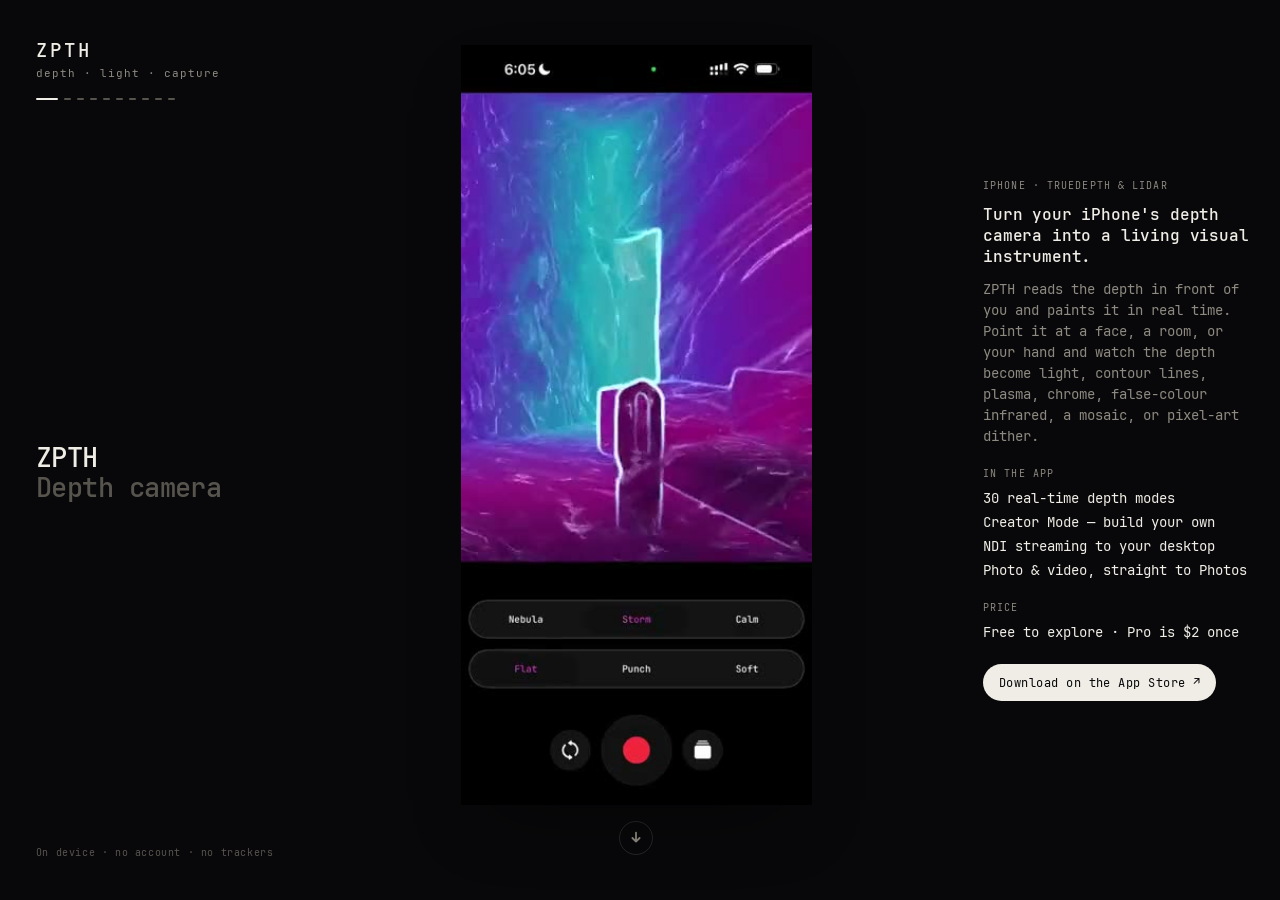
==== commit 30449a58: "fix(creator): show the editor screenshot itself, filling the phone The Creator section was rendering" ====
--- a/index.html
+++ b/index.html
@@ -75,6 +75,9 @@
           <source src="preview.mp4" type="video/mp4">
         </video>
 
+        <!-- a full-screen app screenshot, filling the phone on its own -->
+        <img class="filmstrip" id="shotfull" alt="" hidden>
+
         <div class="reels" id="reels" hidden>
           <div class="reel-tabs" id="reelTabs" role="tablist" aria-label="Reels"></div>
           <div class="reel-frame" id="reelFrame">
@@ -184,10 +187,6 @@
         <p class="eyebrow">Creator Mode · Pro</p>
         <h2 class="lead">Make your own depth mode.</h2>
         <p class="body">Begin with an empty depth field and stack effect layers grouped by function. Each layer has its own controls, multiplier, opacity and blend mode, so you can mix any effects together.</p>
-        <figure class="realshot">
-          <img src="shots/creator.jpg" alt="The Creator editor, with the Lines layer group open" loading="lazy">
-          <figcaption>The Creator editor</figcaption>
-        </figure>
         <div class="blk"><span class="lbl">Layer groups</span>
           <p class="val">Texture · Lighting · Lines</p>
           <p class="val">Edge · Colour · Bloom</p>
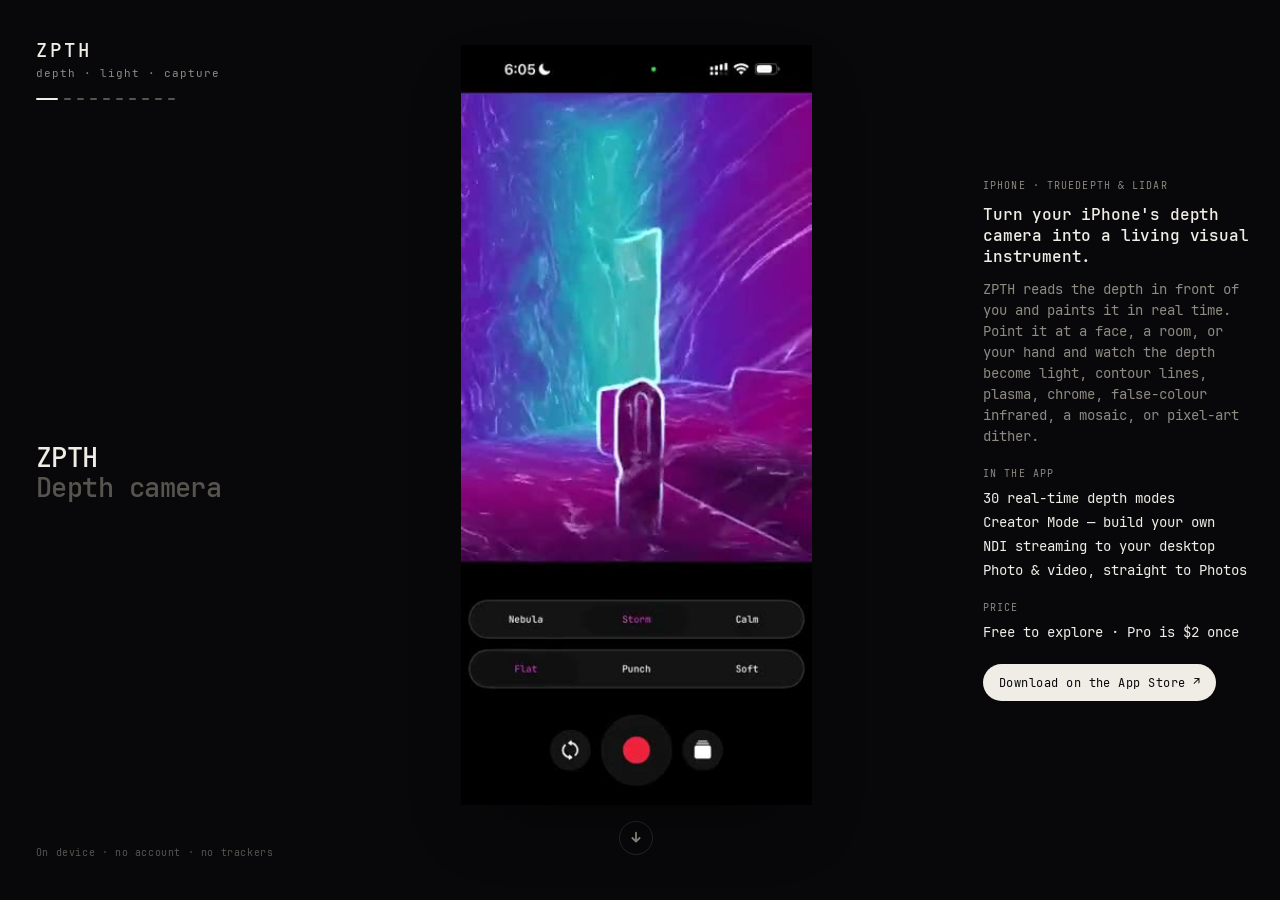
==== commit 504c209c: "chore: add Google Search Console site-verification meta tag Co-Authored-By: Claude Opus 5 <noreply@a" ====
--- a/index.html
+++ b/index.html
@@ -6,6 +6,7 @@
 <title>ZPTH — your iPhone's depth camera as a visual instrument</title>
 <meta name="description" content="ZPTH reads the depth in front of you with the TrueDepth camera or LiDAR scanner and paints it in real time — 30 depth modes, Creator Mode, NDI streaming. Everything on device.">
 <meta name="theme-color" content="#08080a">
+<meta name="google-site-verification" content="18XWrv7DqeHKkIyV-M6-v5PQtlTfLE-e-UGmm1Poluc">
 <link rel="canonical" href="https://zpth.github.io/">
 <link rel="icon" href="icon.png" type="image/png">
 <link rel="apple-touch-icon" href="apple-touch-icon.png">
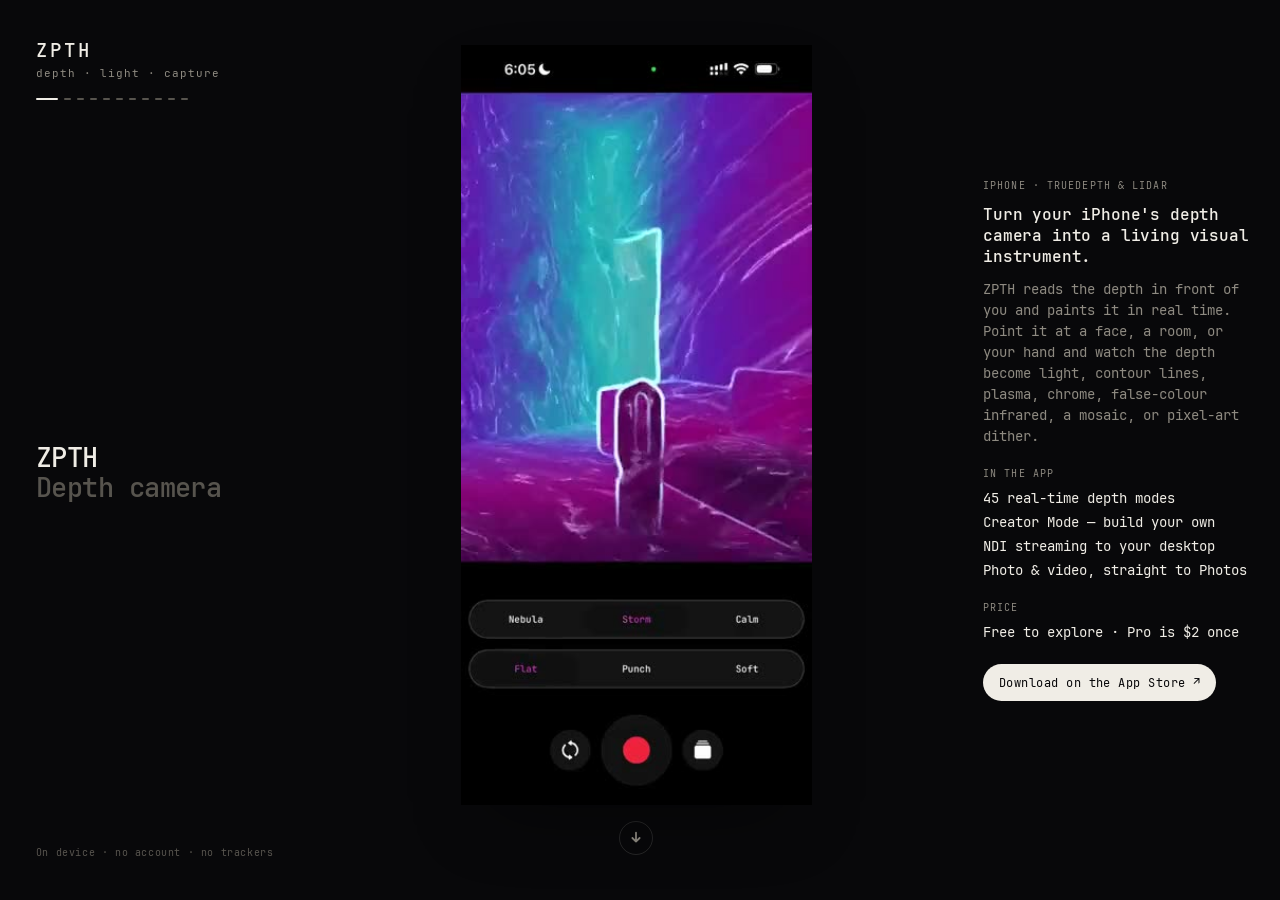
==== commit 305bc54e: "feat: 45 depth modes + a Reference tab documenting every setting The app's Wave-9 monocular family s" ====
--- a/index.html
+++ b/index.html
@@ -4,7 +4,7 @@
 <meta charset="utf-8">
 <meta name="viewport" content="width=device-width, initial-scale=1, viewport-fit=cover">
 <title>ZPTH — your iPhone's depth camera as a visual instrument</title>
-<meta name="description" content="ZPTH reads the depth in front of you with the TrueDepth camera or LiDAR scanner and paints it in real time — 30 depth modes, Creator Mode, NDI streaming. Everything on device.">
+<meta name="description" content="ZPTH reads the depth in front of you with the TrueDepth camera or LiDAR scanner and paints it in real time — 45 depth modes, Creator Mode, NDI streaming. Everything on device.">
 <meta name="theme-color" content="#08080a">
 <meta name="google-site-verification" content="18XWrv7DqeHKkIyV-M6-v5PQtlTfLE-e-UGmm1Poluc">
 <link rel="canonical" href="https://zpth.github.io/">
@@ -13,7 +13,7 @@
 <meta property="og:type" content="website">
 <meta property="og:site_name" content="ZPTH">
 <meta property="og:title" content="ZPTH — your iPhone's depth camera as a visual instrument">
-<meta property="og:description" content="Your iPhone's depth camera as a living visual instrument. 30 real-time depth modes, Creator Mode and NDI streaming — all on device.">
+<meta property="og:description" content="Your iPhone's depth camera as a living visual instrument. 45 real-time depth modes, Creator Mode and NDI streaming — all on device.">
 <meta property="og:url" content="https://zpth.github.io/">
 <meta property="og:image" content="https://zpth.github.io/og.jpg">
 <meta property="og:image:width" content="1200">
@@ -33,7 +33,7 @@
   "softwareVersion": "3.2",
   "downloadUrl": "https://apps.apple.com/us/app/zpth/id6777710069",
   "author": { "@type": "Person", "name": "Aristides Lintzeris" },
-  "description": "ZPTH reads the depth in front of you with the iPhone's TrueDepth camera or LiDAR scanner and paints it in real time — 30 depth modes, Creator Mode and NDI streaming, all on device.",
+  "description": "ZPTH reads the depth in front of you with the iPhone's TrueDepth camera or LiDAR scanner and paints it in real time — 45 depth modes, Creator Mode and NDI streaming, all on device.",
   "offers": { "@type": "Offer", "price": "0", "priceCurrency": "USD" }
 }
 </script>
@@ -52,7 +52,7 @@
 
     <div class="rail-titles" id="railTitles">
       <div class="rt" data-s="0"><p class="rt-a">ZPTH</p><p class="rt-b">Depth camera</p></div>
-      <div class="rt" data-s="1"><p class="rt-a">Modes</p><p class="rt-b">Thirty, live</p></div>
+      <div class="rt" data-s="1"><p class="rt-a">Modes</p><p class="rt-b">Forty-five, live</p></div>
       <div class="rt" data-s="2"><p class="rt-a">Reels</p><p class="rt-b">See it move</p></div>
       <div class="rt" data-s="3"><p class="rt-a">Creator</p><p class="rt-b">Make your own</p></div>
       <div class="rt" data-s="4"><p class="rt-a">Capture</p><p class="rt-b">Photo &amp; video</p></div>
@@ -61,6 +61,7 @@
       <div class="rt" data-s="7"><p class="rt-a">Privacy</p><p class="rt-b">Nothing leaves</p></div>
       <div class="rt" data-s="8"><p class="rt-a">Requires</p><p class="rt-b">iPhone only</p></div>
       <div class="rt" data-s="9"><p class="rt-a">Download</p><p class="rt-b">App Store ↗</p></div>
+      <div class="rt" data-s="10"><p class="rt-a">Reference</p><p class="rt-b">Every setting</p></div>
     </div>
 
     <p class="rail-foot">On device · no account · no trackers</p>
@@ -130,6 +131,23 @@
     </button>
   </main>
 
+  <!-- ──────────────────────────────────────────────  reference (full width) -->
+  <section class="docs" id="docs" hidden aria-label="Settings reference">
+    <header class="docs-head">
+      <p class="eyebrow">Reference</p>
+      <h2 class="docs-title">Every setting in ZPTH, and what it does.</h2>
+      <p class="docs-sub" id="docsCount"></p>
+    </header>
+
+    <nav class="docs-pills" id="docsPills" role="tablist" aria-label="Choose a depth mode"></nav>
+
+    <div class="docs-body" id="docsBody"></div>
+
+    <p class="docs-foot">Pulled from the app's own settings screens. Ranges are the actual
+      slider limits. Some controls only appear on a particular camera, or once a related
+      toggle is on.</p>
+  </section>
+
   <!-- ────────────────────────────────────────────────────────  panel (right) -->
   <aside class="panel" id="panel">
     <div class="sheet-grip" id="sheetGrip" role="button" tabindex="0" aria-label="Show details" aria-expanded="false">
@@ -144,7 +162,7 @@
         <h2 class="lead">Turn your iPhone's depth camera into a living visual instrument.</h2>
         <p class="body">ZPTH reads the depth in front of you and paints it in real time. Point it at a face, a room, or your hand and watch the depth become light, contour lines, plasma, chrome, false-colour infrared, a mosaic, or pixel-art dither.</p>
         <div class="blk"><span class="lbl">In the app</span>
-          <p class="val">30 real-time depth modes</p>
+          <p class="val">45 real-time depth modes</p>
           <p class="val">Creator Mode — build your own</p>
           <p class="val">NDI streaming to your desktop</p>
           <p class="val">Photo &amp; video, straight to Photos</p>
@@ -157,7 +175,7 @@
 
       <!-- 1 -->
       <section class="pi" data-s="1">
-        <p class="eyebrow">Thirty depth modes</p>
+        <p class="eyebrow">Forty-five depth modes</p>
         <h2 class="lead" id="modeName">Contour</h2>
         <p class="body" id="modeDesc">Depth as a colour spectrum drawn with topographic isolines.</p>
         <figure class="realshot" id="realShot" hidden>
@@ -297,6 +315,7 @@
 </div>
 
 <script src="depth.js"></script>
+<script src="docs-data.js"></script>
 <script src="app.js"></script>
 </body>
 </html>
--- a/styles.css
+++ b/styles.css
@@ -255,6 +255,92 @@
 
 .sheet-grip{display:none}
 
+/* ═══════════════════════════════════════════════ reference (last section) */
+.docs{
+  grid-column:2 / span 2; min-width:0;
+  display:flex; flex-direction:column; height:100%; overflow:hidden;
+  padding-right:clamp(4px,1.5vw,24px);
+}
+.docs-foot{
+  flex:0 0 auto;font-size:11px;line-height:1.55;color:var(--subtle);
+  margin:0;padding-top:14px;border-top:1px solid var(--line);max-width:80ch;
+}
+.docs[hidden]{display:none}
+body.docs-on .stage, body.docs-on .panel{display:none}
+
+.docs-head{flex:0 0 auto}
+.docs-title{font-size:clamp(17px,1.6vw,23px);font-weight:600;letter-spacing:-.02em;margin:0 0 6px;line-height:1.2}
+.docs-sub{font-size:11.5px;color:var(--muted);margin:0 0 18px}
+
+.docs-pills{
+  flex:0 0 auto; display:flex; gap:5px; overflow-x:auto; padding:2px 0 14px;
+  border-bottom:1px solid var(--line); margin-bottom:16px;
+  scrollbar-width:thin; -webkit-overflow-scrolling:touch;
+}
+.docs-pills::-webkit-scrollbar{height:5px}
+.docs-pills::-webkit-scrollbar-thumb{background:var(--line);border-radius:3px}
+.docs-pills::-webkit-scrollbar-track{background:transparent}
+.docs-pills button{
+  flex:0 0 auto; border:1px solid var(--line); background:transparent; color:var(--muted);
+  cursor:pointer; font-family:var(--mono); font-size:11px; padding:7px 12px;
+  border-radius:999px; white-space:nowrap; transition:color .2s,border-color .2s,background .2s;
+}
+.docs-pills button:hover{color:var(--ink);border-color:var(--ink)}
+.docs-pills button[aria-selected="true"]{background:var(--accent);border-color:var(--accent);color:#111;font-weight:600}
+.docs-pills .sep{flex:0 0 auto;width:1px;background:var(--line);margin:2px 6px}
+
+.docs-body{flex:1 1 auto;overflow-y:auto;padding:0 10px 26px 0;scrollbar-width:thin}
+.docs-body::-webkit-scrollbar{width:5px}
+.docs-body::-webkit-scrollbar-thumb{background:var(--line);border-radius:3px}
+
+.docs-mode{font-size:clamp(20px,2vw,28px);font-weight:600;letter-spacing:-.02em;margin:0 0 6px}
+.docs-desc{font-size:13.5px;line-height:1.6;color:var(--muted);margin:0 0 12px;max-width:74ch}
+.docs-note{
+  font-size:12px;line-height:1.6;color:var(--muted);margin:0 0 18px;max-width:74ch;
+  border-left:2px solid var(--accent);padding:2px 0 2px 12px;
+}
+.docs-tag{
+  display:inline-block;font-size:9.5px;letter-spacing:.09em;text-transform:uppercase;
+  color:#111;background:var(--accent);border-radius:999px;padding:3px 8px;margin:0 0 14px;
+}
+.docs-group{font-size:11px;letter-spacing:.12em;text-transform:uppercase;color:var(--muted);
+  margin:26px 0 10px;padding-top:14px;border-top:1px solid var(--line)}
+.docs-group:first-of-type{margin-top:0;padding-top:0;border-top:0}
+
+table.docs-tbl{width:100%;border-collapse:collapse;font-size:13px;margin-bottom:8px}
+.docs-tbl th{
+  text-align:left;font-size:9.5px;letter-spacing:.11em;text-transform:uppercase;color:var(--muted);
+  font-weight:400;padding:0 14px 9px 0;border-bottom:1px solid var(--line);white-space:nowrap;
+}
+.docs-tbl td{padding:11px 14px 11px 0;border-bottom:1px solid rgba(240,237,230,.06);vertical-align:top}
+.docs-tbl tr:last-child td{border-bottom:0}
+.docs-tbl .c-name{font-weight:600;white-space:nowrap;width:1%}
+.docs-tbl .c-kind{color:var(--subtle);font-size:10.5px;white-space:nowrap;width:1%;text-transform:uppercase;letter-spacing:.07em}
+.docs-tbl .c-range{color:var(--muted);font-size:11.5px;white-space:nowrap;width:1%}
+.docs-tbl .c-desc{color:var(--muted);line-height:1.55}
+.docs-tbl .opts{display:block;margin-top:5px;color:var(--subtle);font-size:11px}
+
+@media (max-width:900px){
+  .docs{
+    position:fixed;inset:0;z-index:7;grid-column:auto;
+    padding:calc(env(safe-area-inset-top) + 52px) 18px calc(18px + env(safe-area-inset-bottom));
+    background:var(--bg);
+  }
+  body.docs-on .rail{background:var(--bg)}
+  .docs-title{font-size:17px}
+  .docs-body{padding-right:0}
+  /* stack each row as a card — a 4-column table cannot work at 390px */
+  .docs-tbl, .docs-tbl tbody, .docs-tbl tr, .docs-tbl td{display:block;width:auto}
+  .docs-tbl thead{display:none}
+  .docs-tbl tr{padding:12px 0;border-bottom:1px solid rgba(240,237,230,.08)}
+  .docs-tbl td{padding:0;border:0}
+  .docs-tbl .c-name{display:inline;font-size:14px}
+  .docs-tbl .c-kind{display:none}
+  .docs-tbl .c-range{display:inline;margin-left:8px}
+  .docs-tbl .c-range.is-none{display:none}
+  .docs-tbl .c-desc{display:block;margin-top:5px}
+}
+
 /* ═════════════════════════════════════════════════════════ mobile / narrow */
 @media (max-width:900px){
   .shell{
